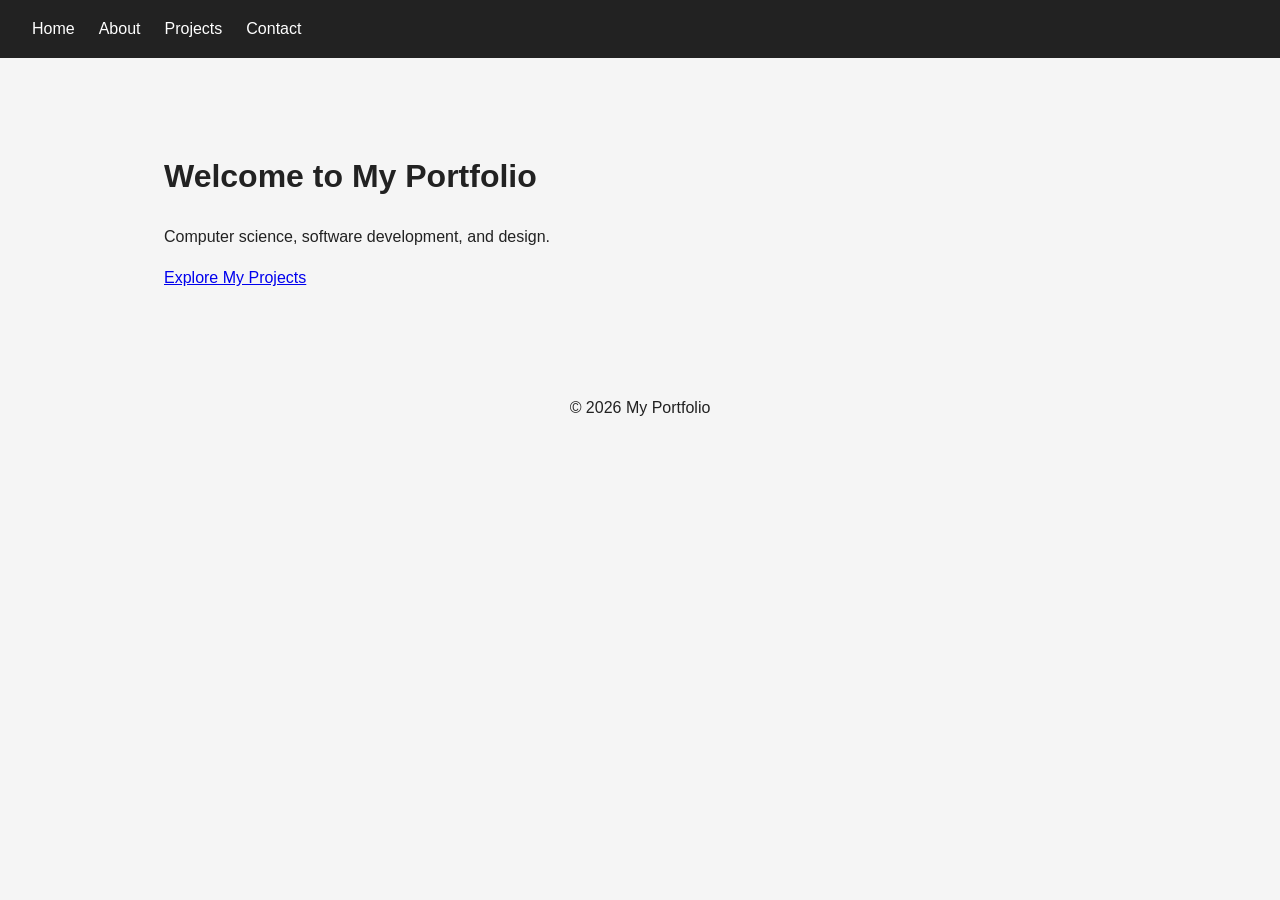
==== index.html @ 22132899 "Initial page creation" ====
<!DOCTYPE html>
<html lang="en">
<head>
    <meta charset="UTF-8">
    <meta name="viewport" content="width=device-width, initial-scale=1.0">
    <title>My Portfolio</title>
    <link rel="stylesheet" href="css/style.css">
</head>
<body>
    <header>
        <nav>
            <a href="index.html">Home</a>
            <a href="about.html">About</a>
            <a href="projects.html">Projects</a>
            <a href="contact.html">Contact</a>
        </nav>
    </header>

    <main>
        <h1>Welcome to My Portfolio</h1>
        <p>Computer science, software development, and design.</p>
        <a href="projects.html">Explore My Projects</a>
    </main>

    <footer>
        <p>© 2026 My Portfolio</p>
    </footer>
</body>
</html>
---- css/style.css ----
* {
    box-sizing: border-box;
}

body {
    margin: 0;
    font-family: Arial, sans-serif;
    line-height: 1.6;
    color: #222;
    background: #f5f5f5;
}

nav {
    display: flex;
    flex-wrap: wrap;
    gap: 1.5rem;
    padding: 1rem 2rem;
    background: #222;
}

nav a {
    color: white;
    text-decoration: none;
}

main {
    max-width: 1000px;
    margin: 3rem auto;
    padding: 1.5rem;
}

footer {
    padding: 1rem;
    text-align: center;
}
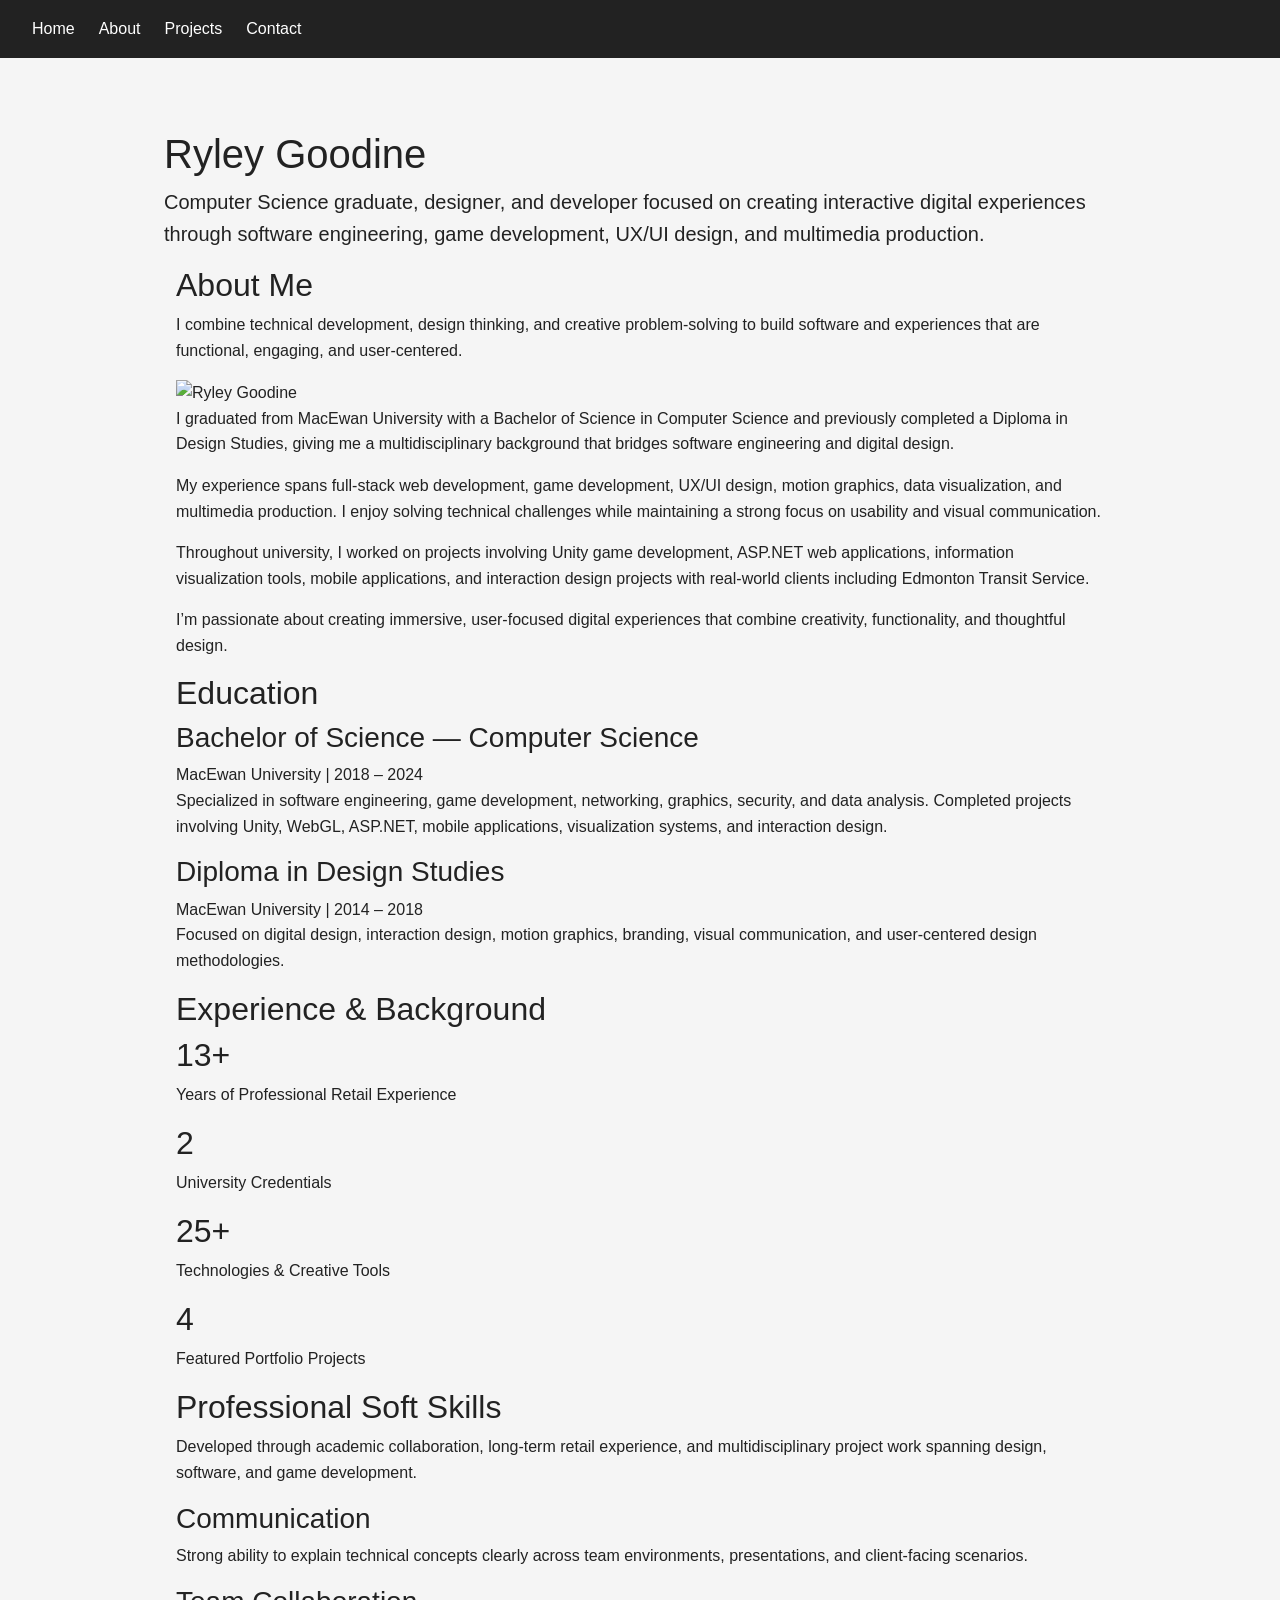
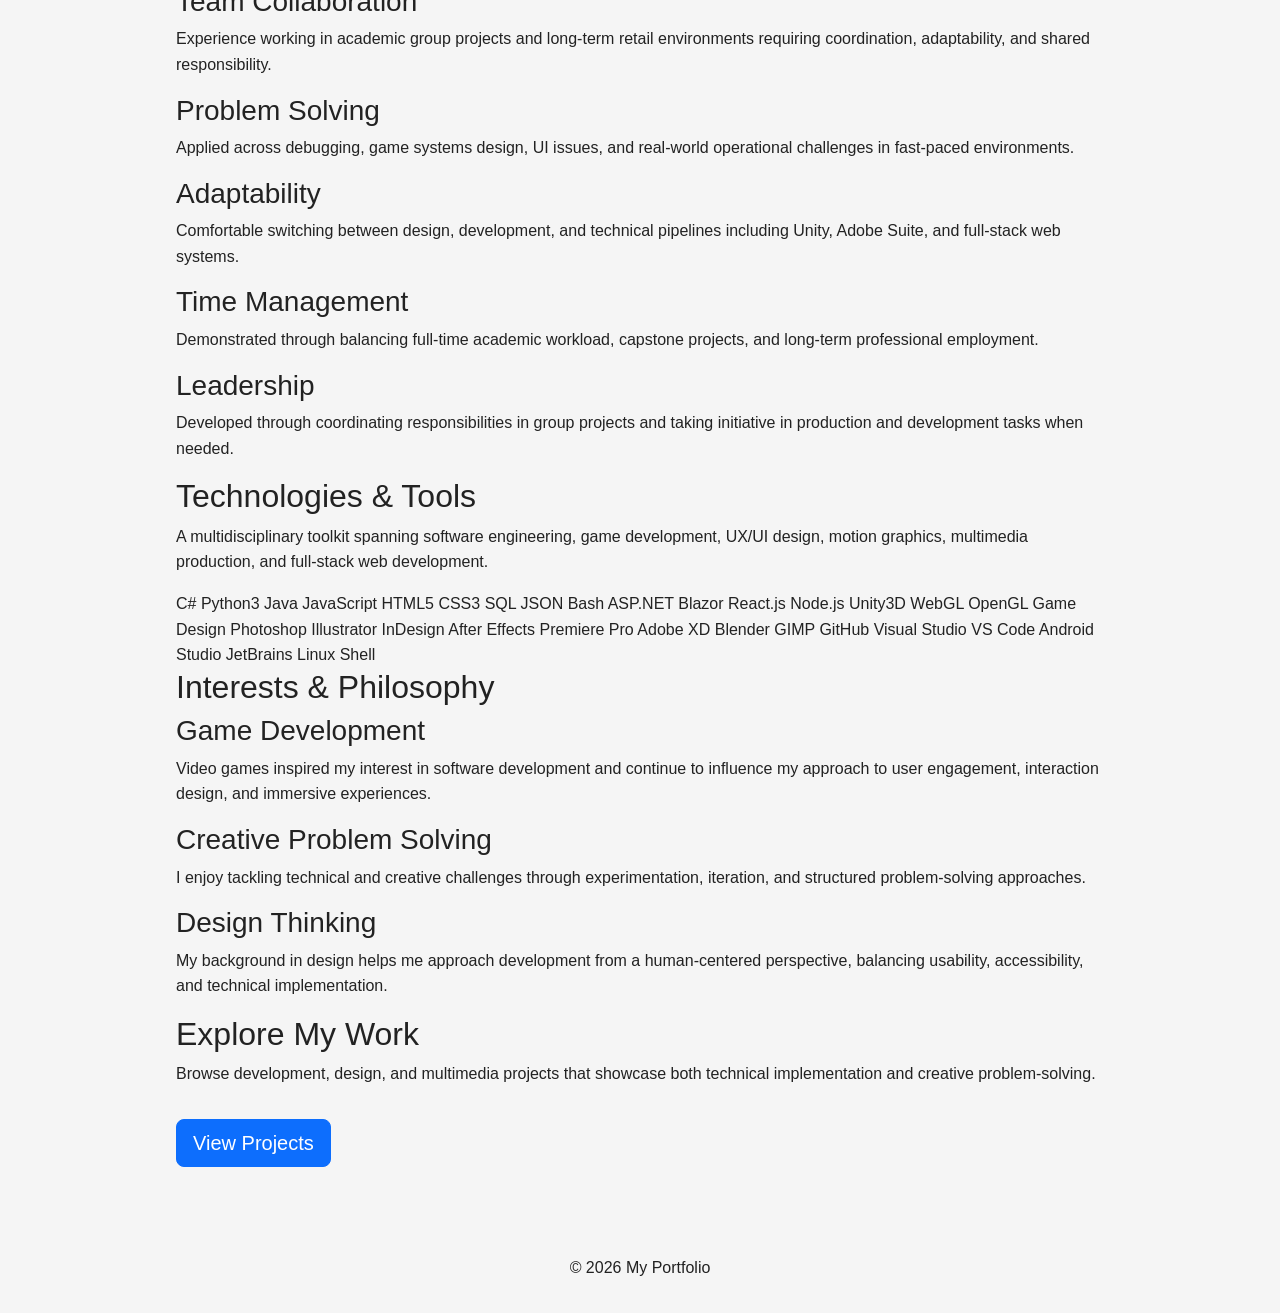
==== commit 0de7fe38: "Added bootstrap and my previous blazor index" ====
--- a/index.html
+++ b/index.html
@@ -5,7 +5,15 @@
     <meta charset="UTF-8">
     <meta name="viewport" content="width=device-width, initial-scale=1.0">
     <title>My Portfolio</title>
+
+	    <!-- Bootstrap CSS -->
+    <link
+        href="https://cdn.jsdelivr.net/npm/bootstrap@5.3.8/dist/css/bootstrap.min.css"
+        rel="stylesheet"
+    >
+
     <link rel="stylesheet" href="css/style.css">
+
 </head>
 <body>
     <header>
@@ -17,10 +25,428 @@
         </nav>
     </header>
 
+
+	
     <main>
-        <h1>Welcome to My Portfolio</h1>
-        <p>Computer science, software development, and design.</p>
-        <a href="projects.html">Explore My Projects</a>
+
+		    <!-- hero -->
+    <section class="hero">
+        <div class="hero-content">
+
+            <h1>
+                Ryley Goodine
+            </h1>
+
+            <p class="lead">
+                Computer Science graduate, designer,
+                and developer focused on creating
+                interactive digital experiences through
+                software engineering, game development,
+                UX/UI design, and multimedia production.
+            </p>
+        </div>
+    </section>
+
+
+    <!-- about -->
+    <section class="about-section" id="about">
+
+        <div class="container">
+
+            <h2 class="section-title">
+                About Me
+            </h2>
+
+            <p class="section-subtitle">
+                I combine technical development,
+                design thinking, and creative problem-solving
+                to build software and experiences that are
+                functional, engaging, and user-centered.
+            </p>
+
+            <div class="about-grid">
+
+                <div class="about-image">
+
+                    <img src="https://cdn.imgchest.com/files/7fb2afd8f063.jpg"
+                         alt="Ryley Goodine">
+
+                </div>
+
+                <div class="about-text">
+
+                    <p>
+                        I graduated from MacEwan University
+                        with a Bachelor of Science in Computer Science
+                        and previously completed a Diploma in Design Studies,
+                        giving me a multidisciplinary background that bridges
+                        software engineering and digital design.
+                    </p>
+
+                    <p>
+                        My experience spans full-stack web development,
+                        game development, UX/UI design, motion graphics,
+                        data visualization, and multimedia production.
+                        I enjoy solving technical challenges while maintaining
+                        a strong focus on usability and visual communication.
+                    </p>
+
+                    <p>
+                        Throughout university, I worked on projects involving
+                        Unity game development, ASP.NET web applications,
+                        information visualization tools, mobile applications,
+                        and interaction design projects with real-world clients
+                        including Edmonton Transit Service.
+                    </p>
+
+                    <p>
+                        I’m passionate about creating immersive,
+                        user-focused digital experiences that combine
+                        creativity, functionality, and thoughtful design.
+                    </p>
+
+                </div>
+
+            </div>
+
+        </div>
+
+    </section>
+
+
+    <!-- education -->
+    <section>
+
+        <div class="container">
+
+            <h2 class="section-title">
+                Education
+            </h2>
+
+            <div class="timeline">
+
+                <div class="timeline-item">
+
+                    <h3>
+                        Bachelor of Science — Computer Science
+                    </h3>
+
+                    <div class="timeline-date">
+                        MacEwan University | 2018 – 2024
+                    </div>
+
+                    <p>
+                        Specialized in software engineering,
+                        game development, networking,
+                        graphics, security, and data analysis.
+                        Completed projects involving Unity,
+                        WebGL, ASP.NET, mobile applications,
+                        visualization systems, and interaction design.
+                    </p>
+
+                </div>
+
+                <div class="timeline-item">
+
+                    <h3>
+                        Diploma in Design Studies
+                    </h3>
+
+                    <div class="timeline-date">
+                        MacEwan University | 2014 – 2018
+                    </div>
+
+                    <p>
+                        Focused on digital design,
+                        interaction design, motion graphics,
+                        branding, visual communication,
+                        and user-centered design methodologies.
+                    </p>
+
+                </div>
+
+            </div>
+
+        </div>
+
+    </section>
+
+
+    <!-- statistics -->
+    <section class="stats-section">
+
+        <div class="container">
+
+            <h2 class="section-title">
+                Experience & Background
+            </h2>
+
+            <div class="stats-grid">
+
+                <div class="stat-card">
+
+                    <h2>13+</h2>
+
+                    <p>
+                        Years of Professional Retail Experience
+                    </p>
+
+                </div>
+
+                <div class="stat-card">
+
+                    <h2>2</h2>
+
+                    <p>
+                        University Credentials
+                    </p>
+
+                </div>
+
+                <div class="stat-card">
+
+                    <h2>25+</h2>
+
+                    <p>
+                        Technologies & Creative Tools
+                    </p>
+
+                </div>
+
+                <div class="stat-card">
+
+                    <h2>4</h2>
+
+                    <p>
+                        Featured Portfolio Projects
+                    </p>
+
+                </div>
+
+            </div>
+
+        </div>
+
+    </section>
+
+
+    <!-- soft skills -->
+    <section class="soft-skills-section">
+
+        <div class="container">
+
+            <h2 class="soft-skills-section-title">
+                Professional Soft Skills
+            </h2>
+
+            <p class="soft-skills-section-subtitle">
+                Developed through academic collaboration, long-term retail experience,
+                and multidisciplinary project work spanning design, software, and game development.
+            </p>
+
+            <div class="soft-skills-grid">
+
+                <div class="soft-skill-card">
+                    <h3>Communication</h3>
+                    <p>
+                        Strong ability to explain technical concepts clearly across team environments,
+                        presentations, and client-facing scenarios.
+                    </p>
+                </div>
+
+                <div class="soft-skill-card">
+                    <h3>Team Collaboration</h3>
+                    <p>
+                        Experience working in academic group projects and long-term retail environments
+                        requiring coordination, adaptability, and shared responsibility.
+                    </p>
+                </div>
+
+                <div class="soft-skill-card">
+                    <h3>Problem Solving</h3>
+                    <p>
+                        Applied across debugging, game systems design, UI issues, and real-world
+                        operational challenges in fast-paced environments.
+                    </p>
+                </div>
+
+                <div class="soft-skill-card">
+                    <h3>Adaptability</h3>
+                    <p>
+                        Comfortable switching between design, development, and technical pipelines
+                        including Unity, Adobe Suite, and full-stack web systems.
+                    </p>
+                </div>
+
+                <div class="soft-skill-card">
+                    <h3>Time Management</h3>
+                    <p>
+                        Demonstrated through balancing full-time academic workload, capstone projects,
+                        and long-term professional employment.
+                    </p>
+                </div>
+
+                <div class="soft-skill-card">
+                    <h3>Leadership</h3>
+                    <p>
+                        Developed through coordinating responsibilities in group projects and
+                        taking initiative in production and development tasks when needed.
+                    </p>
+                </div>
+
+            </div>
+
+        </div>
+
+    </section>
+
+
+    <!-- technical skills -->
+    <section class="tech-section">
+
+        <div class="container">
+
+            <h2 class="section-title">
+                Technologies & Tools
+            </h2>
+
+            <p class="section-subtitle">
+                A multidisciplinary toolkit spanning software engineering,
+                game development, UX/UI design, motion graphics,
+                multimedia production, and full-stack web development.
+            </p>
+
+            <div class="tech-stack">
+
+                <!-- Languages -->
+
+                <span class="tech-pill csharp">C#</span>
+                <span class="tech-pill python3">Python3</span>
+                <span class="tech-pill java">Java</span>
+                <span class="tech-pill javascript">JavaScript</span>
+                <span class="tech-pill html">HTML5</span>
+                <span class="tech-pill css">CSS3</span>
+                <span class="tech-pill sql">SQL</span>
+                <span class="tech-pill json">JSON</span>
+                <span class="tech-pill bash">Bash</span>
+
+                <!-- Frameworks -->
+
+                <span class="tech-pill aspnet">ASP.NET</span>
+                <span class="tech-pill blazor">Blazor</span>
+                <span class="tech-pill react">React.js</span>
+                <span class="tech-pill nodejs">Node.js</span>
+
+                <!-- Game Development -->
+
+                <span class="tech-pill unity3d">Unity3D</span>
+                <span class="tech-pill webgl">WebGL</span>
+                <span class="tech-pill opengl">OpenGL</span>
+                <span class="tech-pill game-design">Game Design</span>
+
+                <!-- Design -->
+
+                <span class="tech-pill photoshop">Photoshop</span>
+                <span class="tech-pill illustrator">Illustrator</span>
+                <span class="tech-pill indesign">InDesign</span>
+                <span class="tech-pill after-effects">After Effects</span>
+                <span class="tech-pill premiere-pro">Premiere Pro</span>
+                <span class="tech-pill adobe-xd">Adobe XD</span>
+                <span class="tech-pill blender">Blender</span>
+                <span class="tech-pill gimp">GIMP</span>
+
+                <!-- Tools -->
+
+                <span class="tech-pill github">GitHub</span>
+                <span class="tech-pill visual-studio">Visual Studio</span>
+                <span class="tech-pill vscode">VS Code</span>
+                <span class="tech-pill android-studio">Android Studio</span>
+                <span class="tech-pill jetbrains">JetBrains</span>
+                <span class="tech-pill linux">Linux Shell</span>
+
+            </div>
+
+        </div>
+
+    </section>
+
+
+    <!-- interests -->
+    <section>
+
+        <div class="container">
+            <h2 class="section-title">
+                Interests & Philosophy
+            </h2>
+            <div class="interest-grid">
+                <div class="interest-card">
+                    <h3>
+                        Game Development
+                    </h3>
+                    <p>
+                        Video games inspired my interest in software development
+                        and continue to influence my approach to user engagement,
+                        interaction design, and immersive experiences.
+                    </p>
+                </div>
+
+                <div class="interest-card">
+                    <h3>
+                        Creative Problem Solving
+                    </h3>
+                    <p>
+                        I enjoy tackling technical and creative challenges
+                        through experimentation,
+                        iteration,
+                        and structured problem-solving approaches.
+                    </p>
+                </div>
+
+                <div class="interest-card">
+                    <h3>
+                        Design Thinking
+                    </h3>
+                    <p>
+                        My background in design helps me approach development
+                        from a human-centered perspective,
+                        balancing usability,
+                        accessibility,
+                        and technical implementation.
+                    </p>
+                </div>
+            </div>
+        </div>
+    </section>
+
+
+    <!-- cta -->
+    <section>
+
+        <div class="container">
+            <div class="cta-box">
+
+                <h2>
+                    Explore My Work
+                </h2>
+
+                <p>
+                    Browse development, design,
+                    and multimedia projects that showcase
+                    both technical implementation
+                    and creative problem-solving.
+                </p>
+
+                <a href="/projects"
+                   class="btn btn-primary btn-lg mt-3">
+                    View Projects
+                </a>
+
+            </div>
+
+        </div>
+
+    </section>
+
     </main>
 
     <footer>
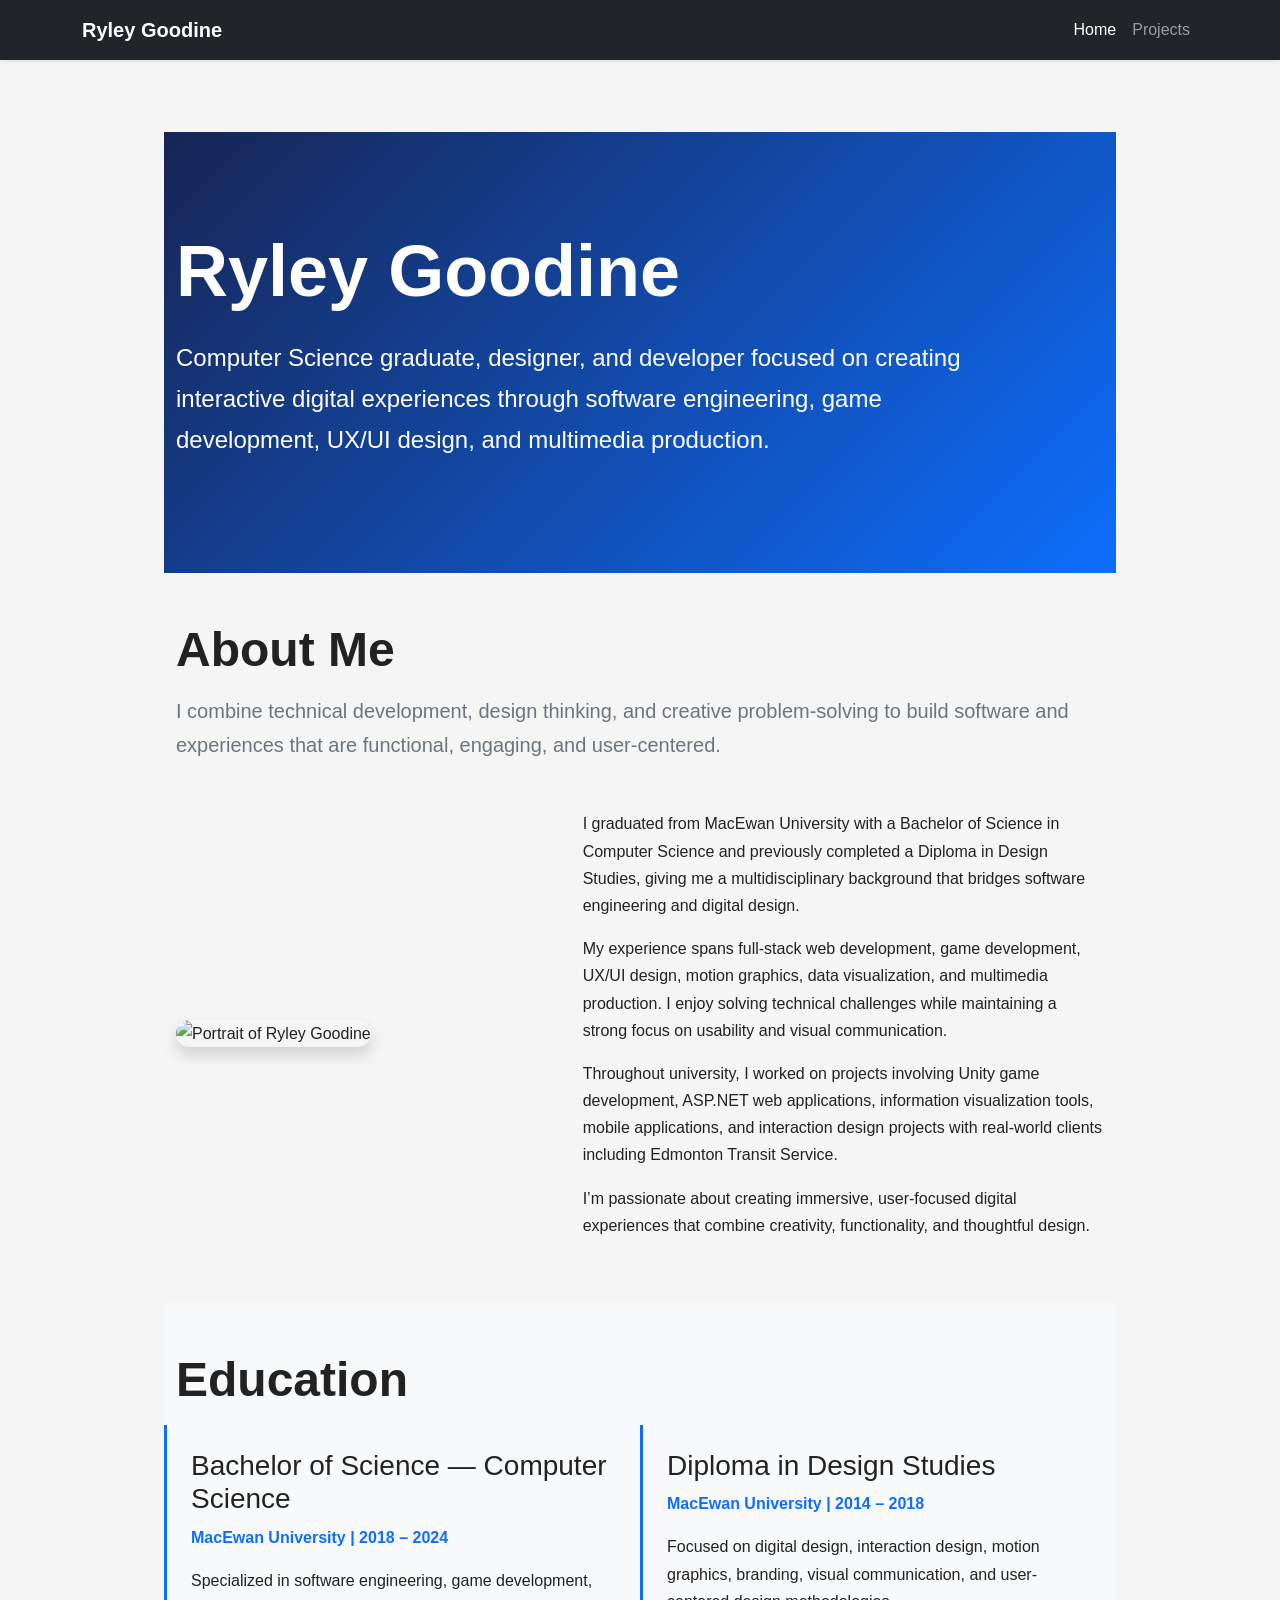
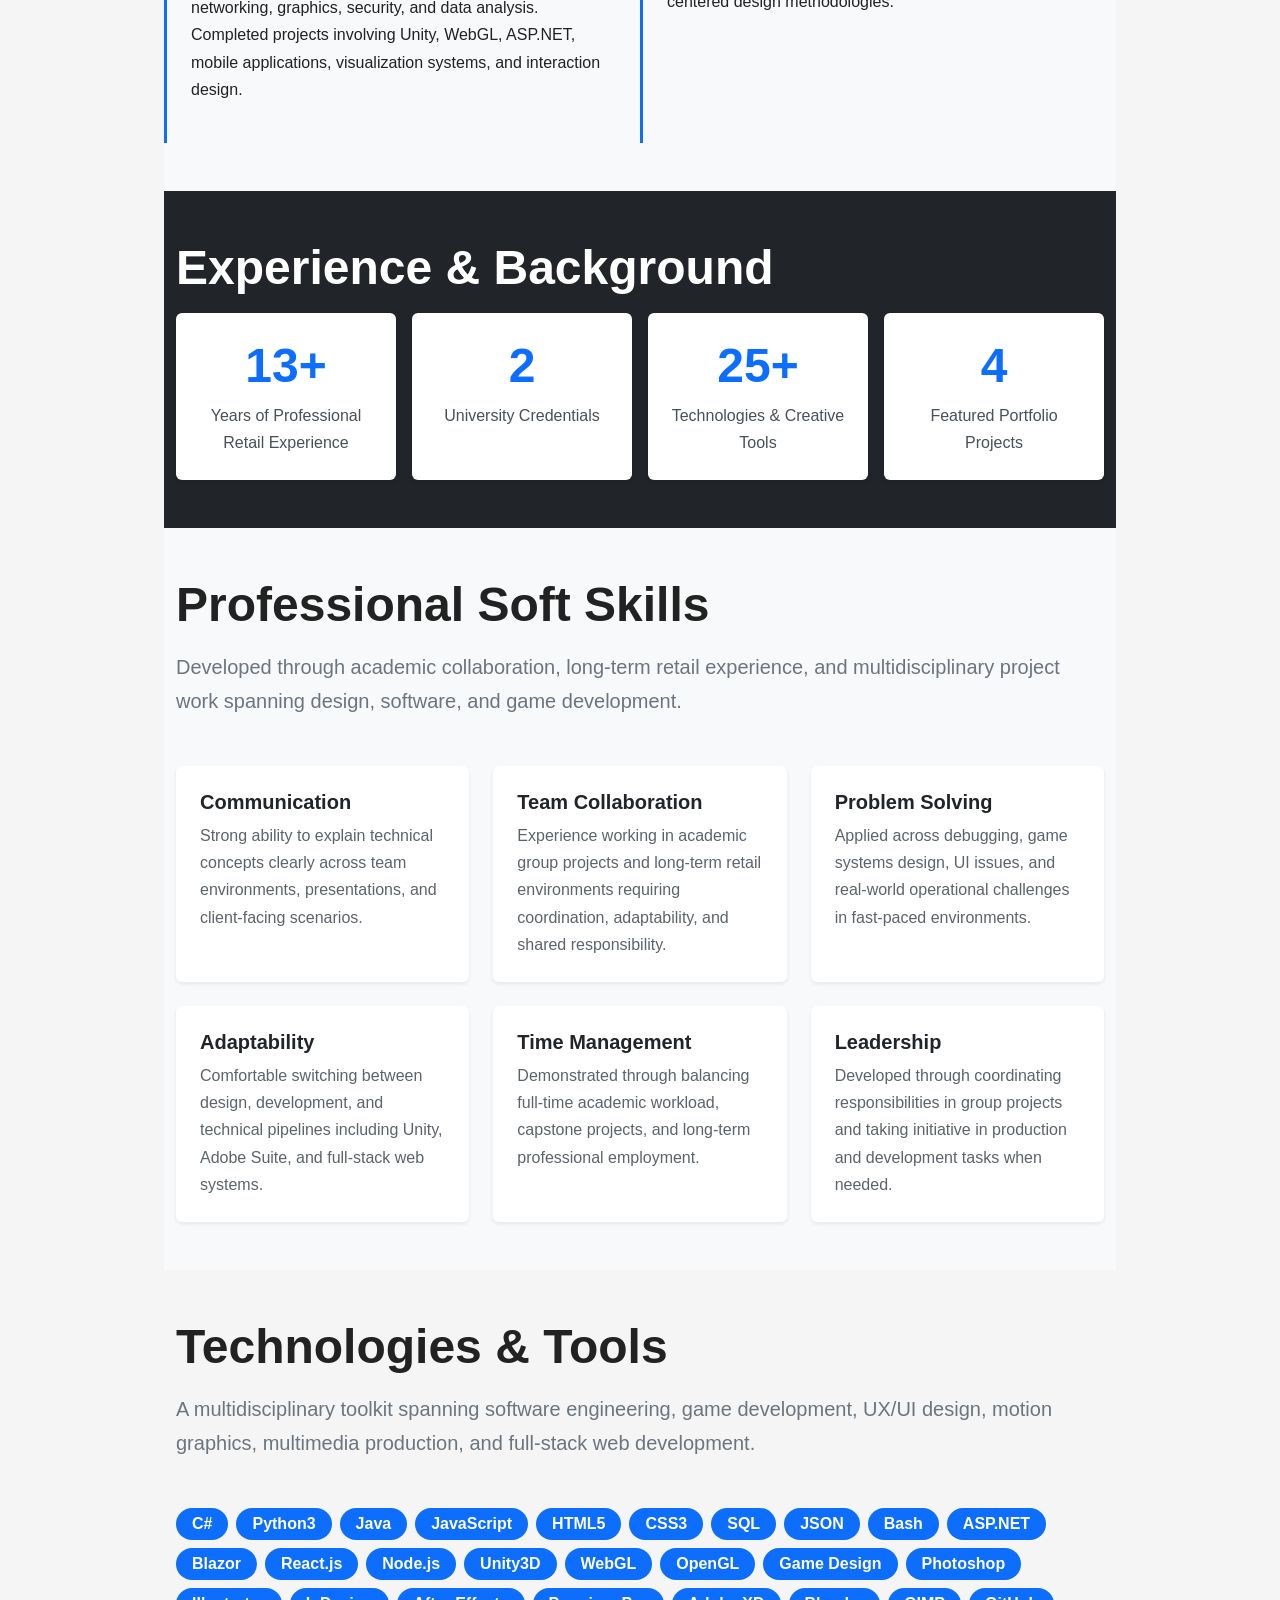
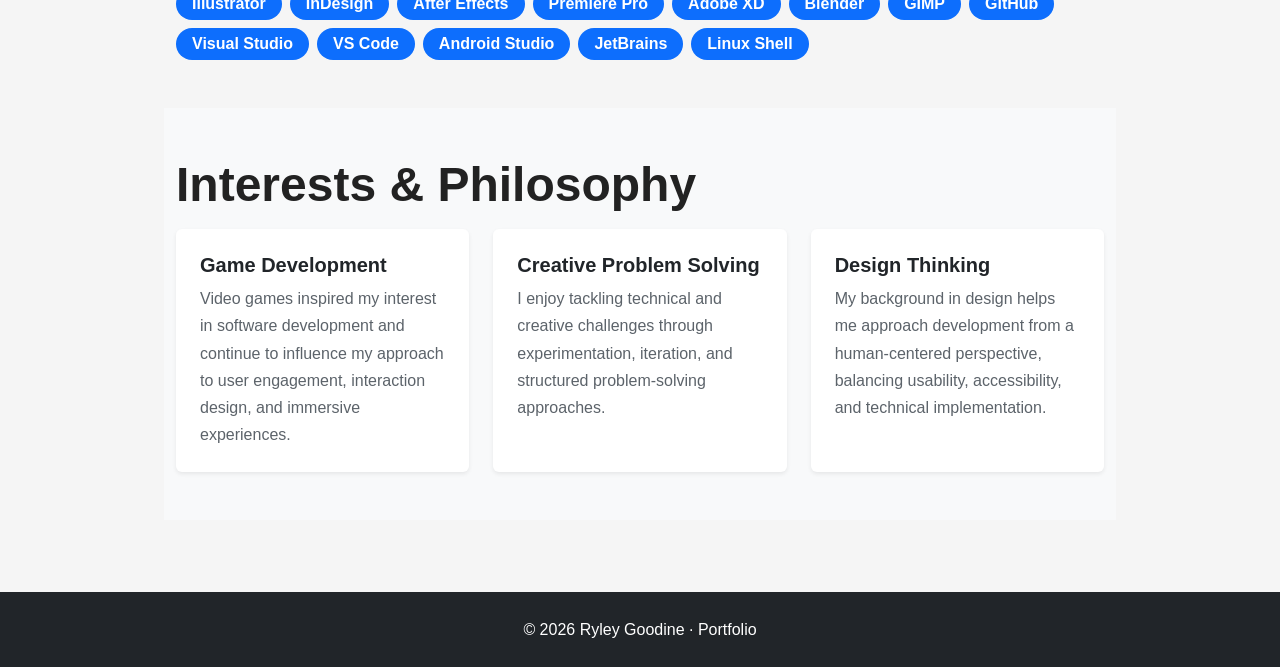
==== commit dae91da7: "Add new project pages for artwork, Edmonton Property Tool, Pokemon Capstone Project, and ReportIT ET" ====
--- a/index.html
+++ b/index.html
@@ -10,34 +10,59 @@
     <link
         href="https://cdn.jsdelivr.net/npm/bootstrap@5.3.8/dist/css/bootstrap.min.css"
         rel="stylesheet"
-    >
-
+		>
+	
     <link rel="stylesheet" href="css/style.css">
-
+    <style>
+        html { scroll-behavior: smooth; }
+        body { line-height: 1.7; }
+        main section { scroll-margin-top: 5rem; }
+        .hero { background: linear-gradient(135deg, #172554 0%, #0d6efd 100%) !important; }
+        .hero .lead { line-height: 1.7; }
+        .about-image img { width: 100%; max-height: 520px; object-fit: cover; }
+        .stat-card p { margin-bottom: 0; color: #495057; }
+        .soft-skill-card h3, .interest-card h3 { font-size: 1.25rem; font-weight: 700; }
+        .soft-skill-card p, .interest-card p { color: #5c636a; margin-bottom: 0; }
+        .timeline-item { padding: 1.5rem; border-left: 3px solid #0d6efd; }
+        @media (max-width: 767.98px) {
+            .hero h1 { font-size: clamp(2.5rem, 12vw, 4rem); }
+        }
+    </style>
 </head>
+
 <body>
     <header>
-        <nav>
-            <a href="index.html">Home</a>
-            <a href="about.html">About</a>
-            <a href="projects.html">Projects</a>
-            <a href="contact.html">Contact</a>
-        </nav>
-    </header>
+    <nav class="navbar navbar-expand-lg navbar-dark bg-dark sticky-top shadow-sm">
+        <div class="container">
+            <a class="navbar-brand fw-bold" href="index.html">Ryley Goodine</a>
+            <button class="navbar-toggler" type="button" data-bs-toggle="collapse"
+                    data-bs-target="#mainNavbar" aria-controls="mainNavbar"
+                    aria-expanded="false" aria-label="Toggle navigation">
+                <span class="navbar-toggler-icon"></span>
+            </button>
+            <div class="collapse navbar-collapse" id="mainNavbar">
+                <ul class="navbar-nav ms-auto mb-2 mb-lg-0">
+                    <li class="nav-item"><a class="nav-link active" aria-current="page" href="index.html">Home</a></li>
+                    <li class="nav-item"><a class="nav-link" href="projects.html">Projects</a></li>
+                </ul>
+            </div>
+        </div>
+    </nav>
+</header>
 
 
 	
     <main>
-
-		    <!-- hero -->
-    <section class="hero">
-        <div class="hero-content">
-
-            <h1>
+		
+		<!-- hero -->
+    <section class="hero bg-primary text-white py-5">
+        <div class="hero-content container py-5 text-center text-lg-start">
+
+            <h1 class="display-2 fw-bold mb-4">
                 Ryley Goodine
             </h1>
 
-            <p class="lead">
+            <p class="lead fs-4 mx-auto mx-lg-0" style="max-width: 850px;">
                 Computer Science graduate, designer,
                 and developer focused on creating
                 interactive digital experiences through
@@ -49,31 +74,31 @@
 
 
     <!-- about -->
-    <section class="about-section" id="about">
-
-        <div class="container">
-
-            <h2 class="section-title">
+    <section class="about-section py-5" id="about">
+
+        <div class="container">
+
+            <h2 class="section-title display-5 fw-bold mb-3">
                 About Me
             </h2>
 
-            <p class="section-subtitle">
+            <p class="section-subtitle lead text-secondary mb-5">
                 I combine technical development,
                 design thinking, and creative problem-solving
                 to build software and experiences that are
                 functional, engaging, and user-centered.
             </p>
 
-            <div class="about-grid">
-
-                <div class="about-image">
-
-                    <img src="https://cdn.imgchest.com/files/7fb2afd8f063.jpg"
-                         alt="Ryley Goodine">
-
-                </div>
-
-                <div class="about-text">
+            <div class="about-grid row align-items-center g-5">
+
+                <div class="about-image col-md-5">
+
+                    <img class="img-fluid rounded-4 shadow" src="https://cdn.imgchest.com/files/7fb2afd8f063.jpg"
+                         alt="Portrait of Ryley Goodine">
+
+                </div>
+
+                <div class="about-text col-md-7">
 
                     <p>
                         I graduated from MacEwan University
@@ -115,23 +140,23 @@
 
 
     <!-- education -->
-    <section>
-
-        <div class="container">
-
-            <h2 class="section-title">
+    <section class="py-5 bg-light">
+
+        <div class="container">
+
+            <h2 class="section-title display-5 fw-bold mb-3">
                 Education
             </h2>
 
-            <div class="timeline">
-
-                <div class="timeline-item">
+            <div class="timeline row g-4">
+
+                <div class="timeline-item col-lg-6">
 
                     <h3>
                         Bachelor of Science — Computer Science
                     </h3>
 
-                    <div class="timeline-date">
+                    <div class="timeline-date text-primary fw-semibold mb-3">
                         MacEwan University | 2018 – 2024
                     </div>
 
@@ -146,13 +171,13 @@
 
                 </div>
 
-                <div class="timeline-item">
+                <div class="timeline-item col-lg-6">
 
                     <h3>
                         Diploma in Design Studies
                     </h3>
 
-                    <div class="timeline-date">
+                    <div class="timeline-date text-primary fw-semibold mb-3">
                         MacEwan University | 2014 – 2018
                     </div>
 
@@ -173,54 +198,54 @@
 
 
     <!-- statistics -->
-    <section class="stats-section">
-
-        <div class="container">
-
-            <h2 class="section-title">
+    <section class="stats-section bg-dark text-white py-5">
+
+        <div class="container">
+
+            <h2 class="section-title display-5 fw-bold mb-3">
                 Experience & Background
             </h2>
 
-            <div class="stats-grid">
-
-                <div class="stat-card">
-
-                    <h2>13+</h2>
+            <div class="stats-grid row g-3">
+
+                <div class="stat-card col-6 col-lg-3">
+
+                    <div class="card h-100 border-0 shadow-sm text-center"><div class="card-body py-4"><h2 class="display-5 fw-bold text-primary">13+</h2>
 
                     <p>
                         Years of Professional Retail Experience
                     </p>
-
-                </div>
-
-                <div class="stat-card">
-
-                    <h2>2</h2>
+                </div></div>
+                </div>
+
+                <div class="stat-card col-6 col-lg-3">
+
+                    <div class="card h-100 border-0 shadow-sm text-center"><div class="card-body py-4"><h2 class="display-5 fw-bold text-primary">2</h2>
 
                     <p>
                         University Credentials
                     </p>
-
-                </div>
-
-                <div class="stat-card">
-
-                    <h2>25+</h2>
+                </div></div>
+                </div>
+
+                <div class="stat-card col-6 col-lg-3">
+
+                    <div class="card h-100 border-0 shadow-sm text-center"><div class="card-body py-4"><h2 class="display-5 fw-bold text-primary">25+</h2>
 
                     <p>
                         Technologies & Creative Tools
                     </p>
-
-                </div>
-
-                <div class="stat-card">
-
-                    <h2>4</h2>
+                </div></div>
+                </div>
+
+                <div class="stat-card col-6 col-lg-3">
+
+                    <div class="card h-100 border-0 shadow-sm text-center"><div class="card-body py-4"><h2 class="display-5 fw-bold text-primary">4</h2>
 
                     <p>
                         Featured Portfolio Projects
                     </p>
-
+                </div></div>
                 </div>
 
             </div>
@@ -231,68 +256,68 @@
 
 
     <!-- soft skills -->
-    <section class="soft-skills-section">
-
-        <div class="container">
-
-            <h2 class="soft-skills-section-title">
+    <section class="soft-skills-section py-5 bg-light">
+
+        <div class="container">
+
+            <h2 class="soft-skills-section-title display-5 fw-bold mb-3">
                 Professional Soft Skills
             </h2>
 
-            <p class="soft-skills-section-subtitle">
+            <p class="soft-skills-section-subtitle lead text-secondary mb-5">
                 Developed through academic collaboration, long-term retail experience,
                 and multidisciplinary project work spanning design, software, and game development.
             </p>
 
-            <div class="soft-skills-grid">
-
-                <div class="soft-skill-card">
+            <div class="soft-skills-grid row g-4">
+
+                <div class="soft-skill-card col-md-6 col-lg-4"><div class="card h-100 border-0 shadow-sm"><div class="card-body p-4">
                     <h3>Communication</h3>
                     <p>
                         Strong ability to explain technical concepts clearly across team environments,
                         presentations, and client-facing scenarios.
                     </p>
-                </div>
-
-                <div class="soft-skill-card">
+                </div></div></div>
+
+                <div class="soft-skill-card col-md-6 col-lg-4"><div class="card h-100 border-0 shadow-sm"><div class="card-body p-4">
                     <h3>Team Collaboration</h3>
                     <p>
                         Experience working in academic group projects and long-term retail environments
                         requiring coordination, adaptability, and shared responsibility.
                     </p>
-                </div>
-
-                <div class="soft-skill-card">
+                </div></div></div>
+
+                <div class="soft-skill-card col-md-6 col-lg-4"><div class="card h-100 border-0 shadow-sm"><div class="card-body p-4">
                     <h3>Problem Solving</h3>
                     <p>
                         Applied across debugging, game systems design, UI issues, and real-world
                         operational challenges in fast-paced environments.
                     </p>
-                </div>
-
-                <div class="soft-skill-card">
+                </div></div></div>
+
+                <div class="soft-skill-card col-md-6 col-lg-4"><div class="card h-100 border-0 shadow-sm"><div class="card-body p-4">
                     <h3>Adaptability</h3>
                     <p>
                         Comfortable switching between design, development, and technical pipelines
                         including Unity, Adobe Suite, and full-stack web systems.
                     </p>
-                </div>
-
-                <div class="soft-skill-card">
+                </div></div></div>
+
+                <div class="soft-skill-card col-md-6 col-lg-4"><div class="card h-100 border-0 shadow-sm"><div class="card-body p-4">
                     <h3>Time Management</h3>
                     <p>
                         Demonstrated through balancing full-time academic workload, capstone projects,
                         and long-term professional employment.
                     </p>
-                </div>
-
-                <div class="soft-skill-card">
+                </div></div></div>
+
+                <div class="soft-skill-card col-md-6 col-lg-4"><div class="card h-100 border-0 shadow-sm"><div class="card-body p-4">
                     <h3>Leadership</h3>
                     <p>
                         Developed through coordinating responsibilities in group projects and
                         taking initiative in production and development tasks when needed.
                     </p>
-                </div>
+                </div></div></div>
 
             </div>
 
@@ -302,67 +327,67 @@
 
 
     <!-- technical skills -->
-    <section class="tech-section">
-
-        <div class="container">
-
-            <h2 class="section-title">
+    <section class="tech-section py-5">
+
+        <div class="container">
+
+            <h2 class="section-title display-5 fw-bold mb-3">
                 Technologies & Tools
             </h2>
 
-            <p class="section-subtitle">
+            <p class="section-subtitle lead text-secondary mb-5">
                 A multidisciplinary toolkit spanning software engineering,
                 game development, UX/UI design, motion graphics,
                 multimedia production, and full-stack web development.
             </p>
 
-            <div class="tech-stack">
+            <div class="tech-stack d-flex flex-wrap gap-2">
 
                 <!-- Languages -->
 
-                <span class="tech-pill csharp">C#</span>
-                <span class="tech-pill python3">Python3</span>
-                <span class="tech-pill java">Java</span>
-                <span class="tech-pill javascript">JavaScript</span>
-                <span class="tech-pill html">HTML5</span>
-                <span class="tech-pill css">CSS3</span>
-                <span class="tech-pill sql">SQL</span>
-                <span class="tech-pill json">JSON</span>
-                <span class="tech-pill bash">Bash</span>
+                <span class="badge rounded-pill text-bg-primary px-3 py-2 fs-6">C#</span>
+                <span class="badge rounded-pill text-bg-primary px-3 py-2 fs-6">Python3</span>
+                <span class="badge rounded-pill text-bg-primary px-3 py-2 fs-6">Java</span>
+                <span class="badge rounded-pill text-bg-primary px-3 py-2 fs-6">JavaScript</span>
+                <span class="badge rounded-pill text-bg-primary px-3 py-2 fs-6">HTML5</span>
+                <span class="badge rounded-pill text-bg-primary px-3 py-2 fs-6">CSS3</span>
+                <span class="badge rounded-pill text-bg-primary px-3 py-2 fs-6">SQL</span>
+                <span class="badge rounded-pill text-bg-primary px-3 py-2 fs-6">JSON</span>
+                <span class="badge rounded-pill text-bg-primary px-3 py-2 fs-6">Bash</span>
 
                 <!-- Frameworks -->
 
-                <span class="tech-pill aspnet">ASP.NET</span>
-                <span class="tech-pill blazor">Blazor</span>
-                <span class="tech-pill react">React.js</span>
-                <span class="tech-pill nodejs">Node.js</span>
+                <span class="badge rounded-pill text-bg-primary px-3 py-2 fs-6">ASP.NET</span>
+                <span class="badge rounded-pill text-bg-primary px-3 py-2 fs-6">Blazor</span>
+                <span class="badge rounded-pill text-bg-primary px-3 py-2 fs-6">React.js</span>
+                <span class="badge rounded-pill text-bg-primary px-3 py-2 fs-6">Node.js</span>
 
                 <!-- Game Development -->
 
-                <span class="tech-pill unity3d">Unity3D</span>
-                <span class="tech-pill webgl">WebGL</span>
-                <span class="tech-pill opengl">OpenGL</span>
-                <span class="tech-pill game-design">Game Design</span>
+                <span class="badge rounded-pill text-bg-primary px-3 py-2 fs-6">Unity3D</span>
+                <span class="badge rounded-pill text-bg-primary px-3 py-2 fs-6">WebGL</span>
+                <span class="badge rounded-pill text-bg-primary px-3 py-2 fs-6">OpenGL</span>
+                <span class="badge rounded-pill text-bg-primary px-3 py-2 fs-6">Game Design</span>
 
                 <!-- Design -->
 
-                <span class="tech-pill photoshop">Photoshop</span>
-                <span class="tech-pill illustrator">Illustrator</span>
-                <span class="tech-pill indesign">InDesign</span>
-                <span class="tech-pill after-effects">After Effects</span>
-                <span class="tech-pill premiere-pro">Premiere Pro</span>
-                <span class="tech-pill adobe-xd">Adobe XD</span>
-                <span class="tech-pill blender">Blender</span>
-                <span class="tech-pill gimp">GIMP</span>
+                <span class="badge rounded-pill text-bg-primary px-3 py-2 fs-6">Photoshop</span>
+                <span class="badge rounded-pill text-bg-primary px-3 py-2 fs-6">Illustrator</span>
+                <span class="badge rounded-pill text-bg-primary px-3 py-2 fs-6">InDesign</span>
+                <span class="badge rounded-pill text-bg-primary px-3 py-2 fs-6">After Effects</span>
+                <span class="badge rounded-pill text-bg-primary px-3 py-2 fs-6">Premiere Pro</span>
+                <span class="badge rounded-pill text-bg-primary px-3 py-2 fs-6">Adobe XD</span>
+                <span class="badge rounded-pill text-bg-primary px-3 py-2 fs-6">Blender</span>
+                <span class="badge rounded-pill text-bg-primary px-3 py-2 fs-6">GIMP</span>
 
                 <!-- Tools -->
 
-                <span class="tech-pill github">GitHub</span>
-                <span class="tech-pill visual-studio">Visual Studio</span>
-                <span class="tech-pill vscode">VS Code</span>
-                <span class="tech-pill android-studio">Android Studio</span>
-                <span class="tech-pill jetbrains">JetBrains</span>
-                <span class="tech-pill linux">Linux Shell</span>
+                <span class="badge rounded-pill text-bg-primary px-3 py-2 fs-6">GitHub</span>
+                <span class="badge rounded-pill text-bg-primary px-3 py-2 fs-6">Visual Studio</span>
+                <span class="badge rounded-pill text-bg-primary px-3 py-2 fs-6">VS Code</span>
+                <span class="badge rounded-pill text-bg-primary px-3 py-2 fs-6">Android Studio</span>
+                <span class="badge rounded-pill text-bg-primary px-3 py-2 fs-6">JetBrains</span>
+                <span class="badge rounded-pill text-bg-primary px-3 py-2 fs-6">Linux Shell</span>
 
             </div>
 
@@ -372,14 +397,14 @@
 
 
     <!-- interests -->
-    <section>
-
-        <div class="container">
-            <h2 class="section-title">
+    <section class="py-5 bg-light">
+
+        <div class="container">
+            <h2 class="section-title display-5 fw-bold mb-3">
                 Interests & Philosophy
             </h2>
-            <div class="interest-grid">
-                <div class="interest-card">
+            <div class="interest-grid row g-4">
+                <div class="interest-card col-md-4"><div class="card h-100 border-0 shadow-sm"><div class="card-body p-4">
                     <h3>
                         Game Development
                     </h3>
@@ -388,9 +413,9 @@
                         and continue to influence my approach to user engagement,
                         interaction design, and immersive experiences.
                     </p>
-                </div>
-
-                <div class="interest-card">
+                </div></div></div>
+
+                <div class="interest-card col-md-4"><div class="card h-100 border-0 shadow-sm"><div class="card-body p-4">
                     <h3>
                         Creative Problem Solving
                     </h3>
@@ -400,9 +425,9 @@
                         iteration,
                         and structured problem-solving approaches.
                     </p>
-                </div>
-
-                <div class="interest-card">
+                </div></div></div>
+
+                <div class="interest-card col-md-4"><div class="card h-100 border-0 shadow-sm"><div class="card-body p-4">
                     <h3>
                         Design Thinking
                     </h3>
@@ -413,44 +438,19 @@
                         accessibility,
                         and technical implementation.
                     </p>
-                </div>
-            </div>
-        </div>
-    </section>
-
-
-    <!-- cta -->
-    <section>
-
-        <div class="container">
-            <div class="cta-box">
-
-                <h2>
-                    Explore My Work
-                </h2>
-
-                <p>
-                    Browse development, design,
-                    and multimedia projects that showcase
-                    both technical implementation
-                    and creative problem-solving.
-                </p>
-
-                <a href="/projects"
-                   class="btn btn-primary btn-lg mt-3">
-                    View Projects
-                </a>
-
-            </div>
-
-        </div>
-
-    </section>
+                </div></div></div>
+            </div>
+        </div>
+    </section>
+
 
     </main>
 
-    <footer>
-        <p>© 2026 My Portfolio</p>
+    <footer class="bg-dark text-white text-center py-4">
+        <div class="container"><p class="mb-0">© 2026 Ryley Goodine · Portfolio</p></div>
     </footer>
+
+	<!-- Bootstrap JavaScript bundle -->
+    <script src="https://cdn.jsdelivr.net/npm/bootstrap@5.3.8/dist/js/bootstrap.bundle.min.js"></script>
 </body>
 </html>
--- a/css/style.css
+++ b/css/style.css
@@ -34,3 +34,5 @@
     padding: 1rem;
     text-align: center;
 }
+
+
